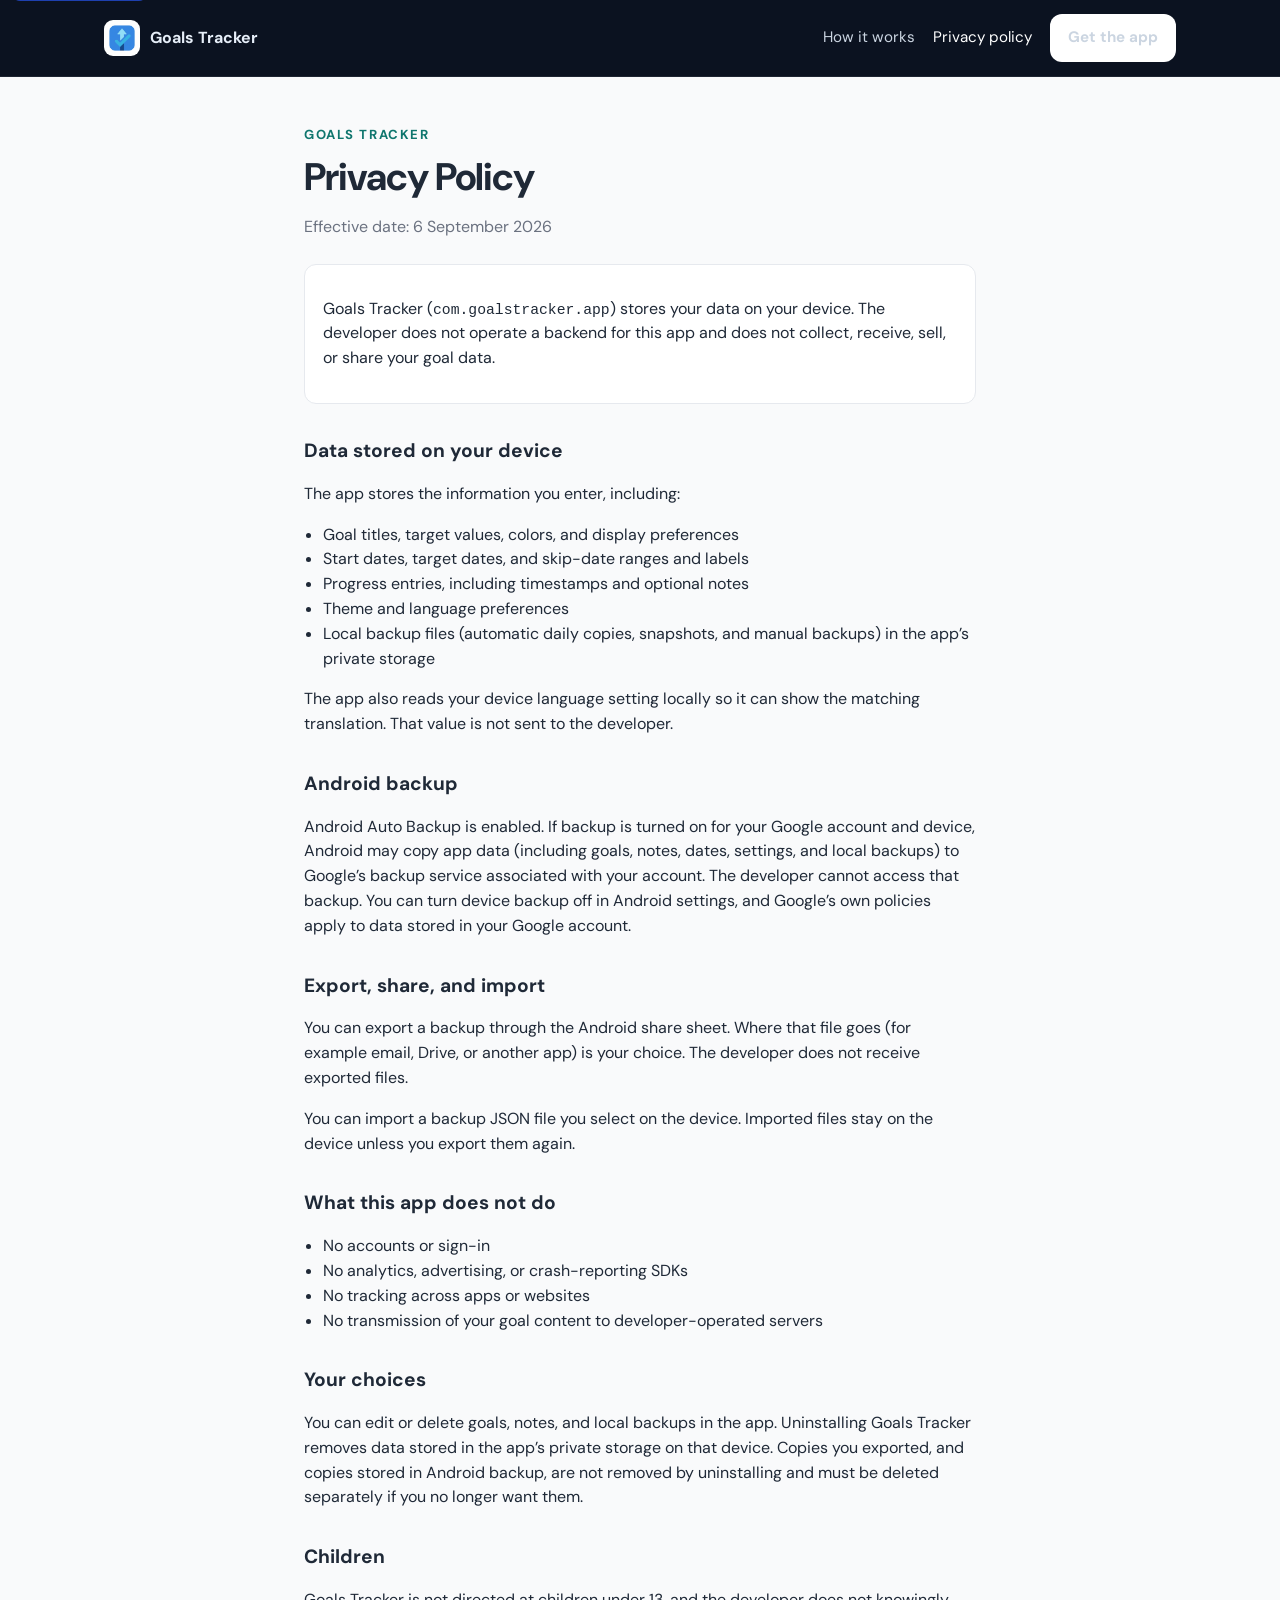
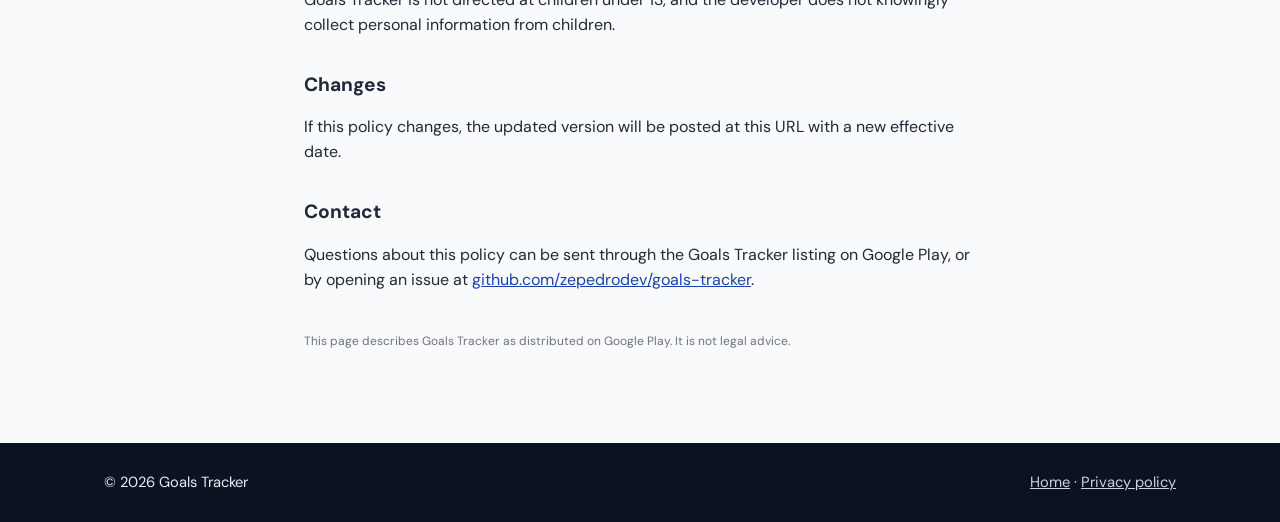
==== privacy/index.html @ f4b09078 "Add public landing page and privacy policy for GitHub Pages. Co-authored-by: Cursor <cursoragent@cur" ====
<!DOCTYPE html>
<html lang="en">
  <head>
    <meta charset="utf-8" />
    <meta name="viewport" content="width=device-width, initial-scale=1" />
    <title>Privacy Policy — Goals Tracker</title>
    <meta
      name="description"
      content="Privacy policy for Goals Tracker. Goal data stays on your device. The developer does not operate a backend for this app."
    />
    <link rel="canonical" href="https://zepedrodev.github.io/goals-tracker/privacy/" />
    <link rel="icon" href="../assets/favicon.svg" type="image/svg+xml" />
    <link rel="apple-touch-icon" href="../assets/icon.png" />
    <link rel="preconnect" href="https://fonts.googleapis.com" />
    <link rel="preconnect" href="https://fonts.gstatic.com" crossorigin />
    <link
      href="https://fonts.googleapis.com/css2?family=DM+Sans:ital,opsz,wght@0,9..40,400;0,9..40,500;0,9..40,700;1,9..40,400&display=swap"
      rel="stylesheet"
    />
    <link rel="stylesheet" href="../assets/styles.css" />
  </head>
  <body>
    <a class="skip-link" href="#main">Skip to content</a>

    <header class="site-header">
      <nav class="nav" aria-label="Primary">
        <a class="brand" href="../">
          <img src="../assets/icon.png" width="36" height="36" alt="" />
          Goals Tracker
        </a>
        <div class="nav-links">
          <a href="../#how">How it works</a>
          <a href="./" aria-current="page">Privacy policy</a>
          <a class="button button-primary" href="https://play.google.com/store/apps/details?id=com.goalstracker.app">Get the app</a>
        </div>
      </nav>
    </header>

    <main id="main" class="legal wrap">
      <p class="kicker" style="color:#0f766e">Goals Tracker</p>
      <h1>Privacy Policy</h1>
      <p class="meta">Effective date: 6 September 2026</p>

      <div class="card">
        <p>
          Goals Tracker (<code>com.goalstracker.app</code>) stores your data on
          your device. The developer does not operate a backend for this app and
          does not collect, receive, sell, or share your goal data.
        </p>
      </div>

      <h2>Data stored on your device</h2>
      <p>The app stores the information you enter, including:</p>
      <ul>
        <li>Goal titles, target values, colors, and display preferences</li>
        <li>Start dates, target dates, and skip-date ranges and labels</li>
        <li>Progress entries, including timestamps and optional notes</li>
        <li>Theme and language preferences</li>
        <li>
          Local backup files (automatic daily copies, snapshots, and manual
          backups) in the app’s private storage
        </li>
      </ul>
      <p>
        The app also reads your device language setting locally so it can show
        the matching translation. That value is not sent to the developer.
      </p>

      <h2>Android backup</h2>
      <p>
        Android Auto Backup is enabled. If backup is turned on for your Google
        account and device, Android may copy app data (including goals, notes,
        dates, settings, and local backups) to Google’s backup service
        associated with your account. The developer cannot access that backup.
        You can turn device backup off in Android settings, and Google’s own
        policies apply to data stored in your Google account.
      </p>

      <h2>Export, share, and import</h2>
      <p>
        You can export a backup through the Android share sheet. Where that file
        goes (for example email, Drive, or another app) is your choice. The
        developer does not receive exported files.
      </p>
      <p>
        You can import a backup JSON file you select on the device. Imported
        files stay on the device unless you export them again.
      </p>

      <h2>What this app does not do</h2>
      <ul>
        <li>No accounts or sign-in</li>
        <li>No analytics, advertising, or crash-reporting SDKs</li>
        <li>No tracking across apps or websites</li>
        <li>No transmission of your goal content to developer-operated servers</li>
      </ul>

      <h2>Your choices</h2>
      <p>
        You can edit or delete goals, notes, and local backups in the app.
        Uninstalling Goals Tracker removes data stored in the app’s private
        storage on that device. Copies you exported, and copies stored in
        Android backup, are not removed by uninstalling and must be deleted
        separately if you no longer want them.
      </p>

      <h2>Children</h2>
      <p>
        Goals Tracker is not directed at children under 13, and the developer
        does not knowingly collect personal information from children.
      </p>

      <h2>Changes</h2>
      <p>
        If this policy changes, the updated version will be posted at this URL
        with a new effective date.
      </p>

      <h2>Contact</h2>
      <p>
        Questions about this policy can be sent through the Goals Tracker
        listing on Google Play, or by opening an issue at
        <a href="https://github.com/zepedrodev/goals-tracker">github.com/zepedrodev/goals-tracker</a>.
      </p>

      <p class="muted" style="margin-top:2.5rem">
        This page describes Goals Tracker as distributed on Google Play. It is
        not legal advice.
      </p>
    </main>

    <footer class="site-footer">
      <div class="wrap footer-row">
        <span>© 2026 Goals Tracker</span>
        <span>
          <a href="../">Home</a>
          ·
          <a href="./">Privacy policy</a>
        </span>
      </div>
    </footer>
  </body>
</html>
---- assets/styles.css ----
:root {
  --bg: #f9fafb;
  --surface: #ffffff;
  --text: #1f2937;
  --muted: #6b7280;
  --faint: #9ca3af;
  --border: #e6e9ee;
  --primary: #1e40af;
  --primary-hover: #1d4ed8;
  --secondary: #14b8a6;
  --success: #10b981;
  --warning: #f97316;
  --info: #2563eb;
  --hero: #0b1220;
  --hero-text: #e6eef8;
  --radius: 16px;
  --shadow: 0 18px 50px rgba(15, 23, 42, 0.14);
  --max: 1120px;
}

* {
  box-sizing: border-box;
}

html {
  scroll-behavior: smooth;
}

body {
  margin: 0;
  color: var(--text);
  background: var(--bg);
  font-family: "DM Sans", system-ui, -apple-system, "Segoe UI", sans-serif;
  line-height: 1.55;
}

img {
  max-width: 100%;
  display: block;
}

a {
  color: var(--primary);
}

.skip-link {
  position: absolute;
  left: 12px;
  top: -40px;
  z-index: 20;
  padding: 8px 12px;
  background: var(--primary);
  color: #fff;
  border-radius: 8px;
}

.skip-link:focus {
  top: 12px;
}

.site-header,
.site-footer {
  background: var(--hero);
  color: var(--hero-text);
}

.site-header {
  position: sticky;
  top: 0;
  z-index: 10;
  border-bottom: 1px solid rgba(255, 255, 255, 0.08);
}

.nav {
  display: flex;
  align-items: center;
  justify-content: space-between;
  flex-wrap: wrap;
  gap: 16px;
  max-width: var(--max);
  margin: 0 auto;
  padding: 14px 24px;
}

.brand {
  display: flex;
  align-items: center;
  gap: 10px;
  color: inherit;
  text-decoration: none;
  font-weight: 700;
}

.brand img {
  width: 36px;
  height: 36px;
  border-radius: 9px;
}

.nav-links {
  display: flex;
  align-items: center;
  gap: 8px 18px;
}

.nav-links a {
  color: #cbd5e1;
  text-decoration: none;
  font-size: 0.95rem;
}

.nav-links a:hover,
.nav-links a[aria-current="page"] {
  color: #fff;
}

.wrap {
  max-width: var(--max);
  margin: 0 auto;
  padding: 0 24px;
}

.hero {
  background:
    radial-gradient(circle at 80% 20%, rgba(79, 70, 229, 0.28), transparent 32%),
    radial-gradient(circle at 10% 80%, rgba(20, 184, 166, 0.16), transparent 28%),
    var(--hero);
  color: var(--hero-text);
  overflow: hidden;
}

.hero-grid {
  display: grid;
  grid-template-columns: minmax(0, 1fr) minmax(280px, 460px);
  gap: 48px;
  align-items: center;
  padding: 72px 0 56px;
}

.kicker {
  margin: 0 0 12px;
  color: #99f6e4;
  font-size: 0.82rem;
  font-weight: 700;
  letter-spacing: 0.12em;
  text-transform: uppercase;
}

h1 {
  margin: 0 0 16px;
  font-size: clamp(2.2rem, 4vw, 3.4rem);
  line-height: 1.08;
  letter-spacing: -0.03em;
}

.lede {
  margin: 0 0 28px;
  max-width: 38rem;
  color: #cbd5e1;
  font-size: 1.15rem;
}

.cta-row {
  display: flex;
  flex-wrap: wrap;
  gap: 12px;
  margin-bottom: 18px;
}

.button {
  display: inline-flex;
  align-items: center;
  justify-content: center;
  gap: 8px;
  min-height: 48px;
  padding: 0 18px;
  border-radius: 12px;
  text-decoration: none;
  font-weight: 700;
}

.button-primary {
  background: #fff;
  color: var(--primary);
}

.button-primary:hover {
  background: #eff6ff;
}

.button-ghost {
  border: 1px solid rgba(255, 255, 255, 0.2);
  color: #fff;
}

.button-ghost:hover {
  background: rgba(255, 255, 255, 0.06);
}

.fine-print {
  margin: 0;
  color: #94a3b8;
  font-size: 0.92rem;
}

.phones {
  position: relative;
  min-height: 540px;
}

.phone {
  width: 260px;
  background: #111827;
  border: 8px solid #0f172a;
  border-radius: 36px;
  box-shadow: var(--shadow);
  overflow: hidden;
}

.phone-screen {
  background: var(--bg);
  color: var(--text);
  min-height: 500px;
  padding: 18px 12px 16px;
}

.phone-home {
  position: relative;
  z-index: 2;
}

.phone-detail {
  position: absolute;
  right: 0;
  top: 48px;
  transform: rotate(6deg);
  z-index: 1;
}

.status-bar {
  display: flex;
  justify-content: space-between;
  color: var(--muted);
  font-size: 0.7rem;
  font-weight: 700;
  margin-bottom: 12px;
}

.app-header {
  display: flex;
  justify-content: space-between;
  align-items: center;
  margin-bottom: 14px;
}

.app-header h2 {
  margin: 0;
  font-size: 1.35rem;
}

.icon-btn,
.add-btn {
  width: 32px;
  height: 32px;
  border-radius: 16px;
  display: grid;
  place-items: center;
  font-weight: 700;
}

.icon-btn {
  background: var(--surface);
  border: 1px solid var(--border);
  color: var(--text);
}

.add-btn {
  background: var(--primary);
  color: #fff;
}

.header-actions {
  display: flex;
  gap: 6px;
}

.cal-label {
  display: flex;
  justify-content: space-between;
  color: var(--muted);
  font-size: 0.75rem;
  font-weight: 700;
  margin-bottom: 6px;
}

.calendar {
  display: grid;
  grid-template-columns: repeat(7, 1fr);
  gap: 3px;
  margin-bottom: 14px;
}

.calendar span {
  aspect-ratio: 1;
  border-radius: 6px;
  background: var(--border);
  font-size: 0.58rem;
  display: grid;
  place-items: center;
  color: var(--muted);
}

.calendar .done {
  background: var(--secondary);
  color: #fff;
}

.calendar .done-blue {
  background: var(--info);
  color: #fff;
}

.calendar .muted {
  opacity: 0.35;
}

.goal-card {
  background: var(--surface);
  border: 1.5px solid var(--border);
  border-radius: 14px;
  padding: 10px;
  margin-bottom: 8px;
}

.goal-card.teal {
  background: rgba(20, 184, 166, 0.08);
  border-color: var(--secondary);
}

.goal-card.blue {
  background: rgba(37, 99, 235, 0.08);
  border-color: var(--info);
}

.goal-card.orange {
  background: rgba(249, 115, 22, 0.08);
  border-color: var(--warning);
}

.goal-top {
  display: flex;
  justify-content: space-between;
  gap: 8px;
  font-size: 0.86rem;
  font-weight: 700;
}

.goal-meta {
  color: var(--muted);
  font-size: 0.7rem;
  font-weight: 500;
}

.bar {
  height: 7px;
  background: var(--border);
  border-radius: 4px;
  margin: 8px 0;
  overflow: hidden;
  position: relative;
}

.bar > i {
  display: block;
  height: 100%;
  border-radius: 4px;
}

.goal-foot {
  display: flex;
  justify-content: space-between;
  font-size: 0.68rem;
  color: var(--muted);
}

.status-great { color: var(--success); font-weight: 700; }
.status-track { color: var(--secondary); font-weight: 700; }
.status-behind { color: var(--warning); font-weight: 700; }

.detail-title {
  display: flex;
  justify-content: space-between;
  align-items: center;
}

.detail-title h2 {
  margin: 0;
  font-size: 1.15rem;
}

.muted {
  color: var(--muted);
  font-size: 0.75rem;
}

.log-btn {
  width: 100%;
  margin: 12px 0;
  padding: 10px;
  border: 0;
  border-radius: 10px;
  background: var(--primary);
  color: #fff;
  font-weight: 700;
}

.history {
  background: var(--surface);
  border: 1px solid var(--border);
  border-radius: 12px;
  padding: 10px;
}

.history h3 {
  margin: 0 0 8px;
  font-size: 0.85rem;
}

.history p {
  margin: 0 0 8px;
  padding-bottom: 8px;
  border-bottom: 1px solid var(--border);
  font-size: 0.75rem;
}

.history p:last-child {
  margin: 0;
  padding: 0;
  border: 0;
}

.section {
  padding: 80px 0;
}

.section h2 {
  margin: 0 0 10px;
  font-size: 2rem;
  letter-spacing: -0.03em;
}

.section-intro {
  margin: 0 0 36px;
  max-width: 40rem;
  color: var(--muted);
}

.features {
  display: grid;
  grid-template-columns: repeat(3, 1fr);
  gap: 18px;
}

.feature {
  background: var(--surface);
  border: 1px solid var(--border);
  border-radius: var(--radius);
  padding: 22px;
}

.feature h3 {
  margin: 0 0 8px;
  font-size: 1.05rem;
}

.feature p {
  margin: 0;
  color: var(--muted);
}

.feature-icon {
  width: 36px;
  height: 36px;
  margin-bottom: 12px;
  border-radius: 10px;
  display: grid;
  place-items: center;
  background: #eff6ff;
  color: var(--primary);
  font-weight: 800;
}

.steps {
  display: grid;
  grid-template-columns: repeat(3, 1fr);
  gap: 22px;
}

.step-num {
  display: inline-grid;
  place-items: center;
  width: 32px;
  height: 32px;
  margin-bottom: 10px;
  border-radius: 999px;
  background: var(--primary);
  color: #fff;
  font-weight: 700;
}

.privacy-band {
  background: #ecfeff;
  border-top: 1px solid #a5f3fc;
  border-bottom: 1px solid #a5f3fc;
}

.privacy-grid {
  display: grid;
  grid-template-columns: minmax(0, 40rem);
}

.checks {
  margin: 0;
  padding: 0;
  list-style: none;
}

.checks li {
  position: relative;
  padding-left: 28px;
  margin: 0 0 10px;
}

.checks li::before {
  content: "";
  position: absolute;
  left: 0;
  top: 0.45em;
  width: 12px;
  height: 7px;
  border-left: 2.5px solid var(--secondary);
  border-bottom: 2.5px solid var(--secondary);
  transform: rotate(-45deg);
}

.shots {
  display: grid;
  grid-template-columns: repeat(3, 1fr);
  gap: 24px;
}

.shot {
  text-align: center;
}

.shot .phone {
  margin: 0 auto 14px;
}

.shot p {
  margin: 0;
  color: var(--muted);
  font-size: 0.95rem;
}

.site-footer {
  padding: 28px 0;
}

.footer-row {
  display: flex;
  justify-content: space-between;
  gap: 16px;
  flex-wrap: wrap;
  font-size: 0.92rem;
}

.site-footer a {
  color: #cbd5e1;
}

.legal {
  max-width: 42rem;
  padding: 48px 0 80px;
}

.legal h1 {
  font-size: 2.4rem;
}

.legal .meta {
  color: var(--muted);
  margin: 0 0 24px;
}

.legal .card {
  background: var(--surface);
  border: 1px solid var(--border);
  border-radius: 12px;
  padding: 16px 18px;
}

.legal h2 {
  margin: 2rem 0 0.7rem;
  font-size: 1.2rem;
}

.legal ul {
  padding-left: 1.2rem;
}

code {
  font-family: ui-monospace, SFMono-Regular, Consolas, monospace;
  font-size: 0.92em;
}

@media (max-width: 900px) {
  .hero-grid,
  .features,
  .steps,
  .privacy-grid,
  .shots {
    grid-template-columns: 1fr;
  }

  .phones {
    min-height: 0;
    display: flex;
    justify-content: center;
    padding-bottom: 24px;
  }

  .phone-detail {
    display: none;
  }

  .section {
    padding: 56px 0;
  }
}

@media (max-width: 560px) {
  h1 {
    font-size: 2rem;
  }

  .nav-links a {
    font-size: 0.85rem;
  }
}

@media (prefers-reduced-motion: reduce) {
  html {
    scroll-behavior: auto;
  }
}
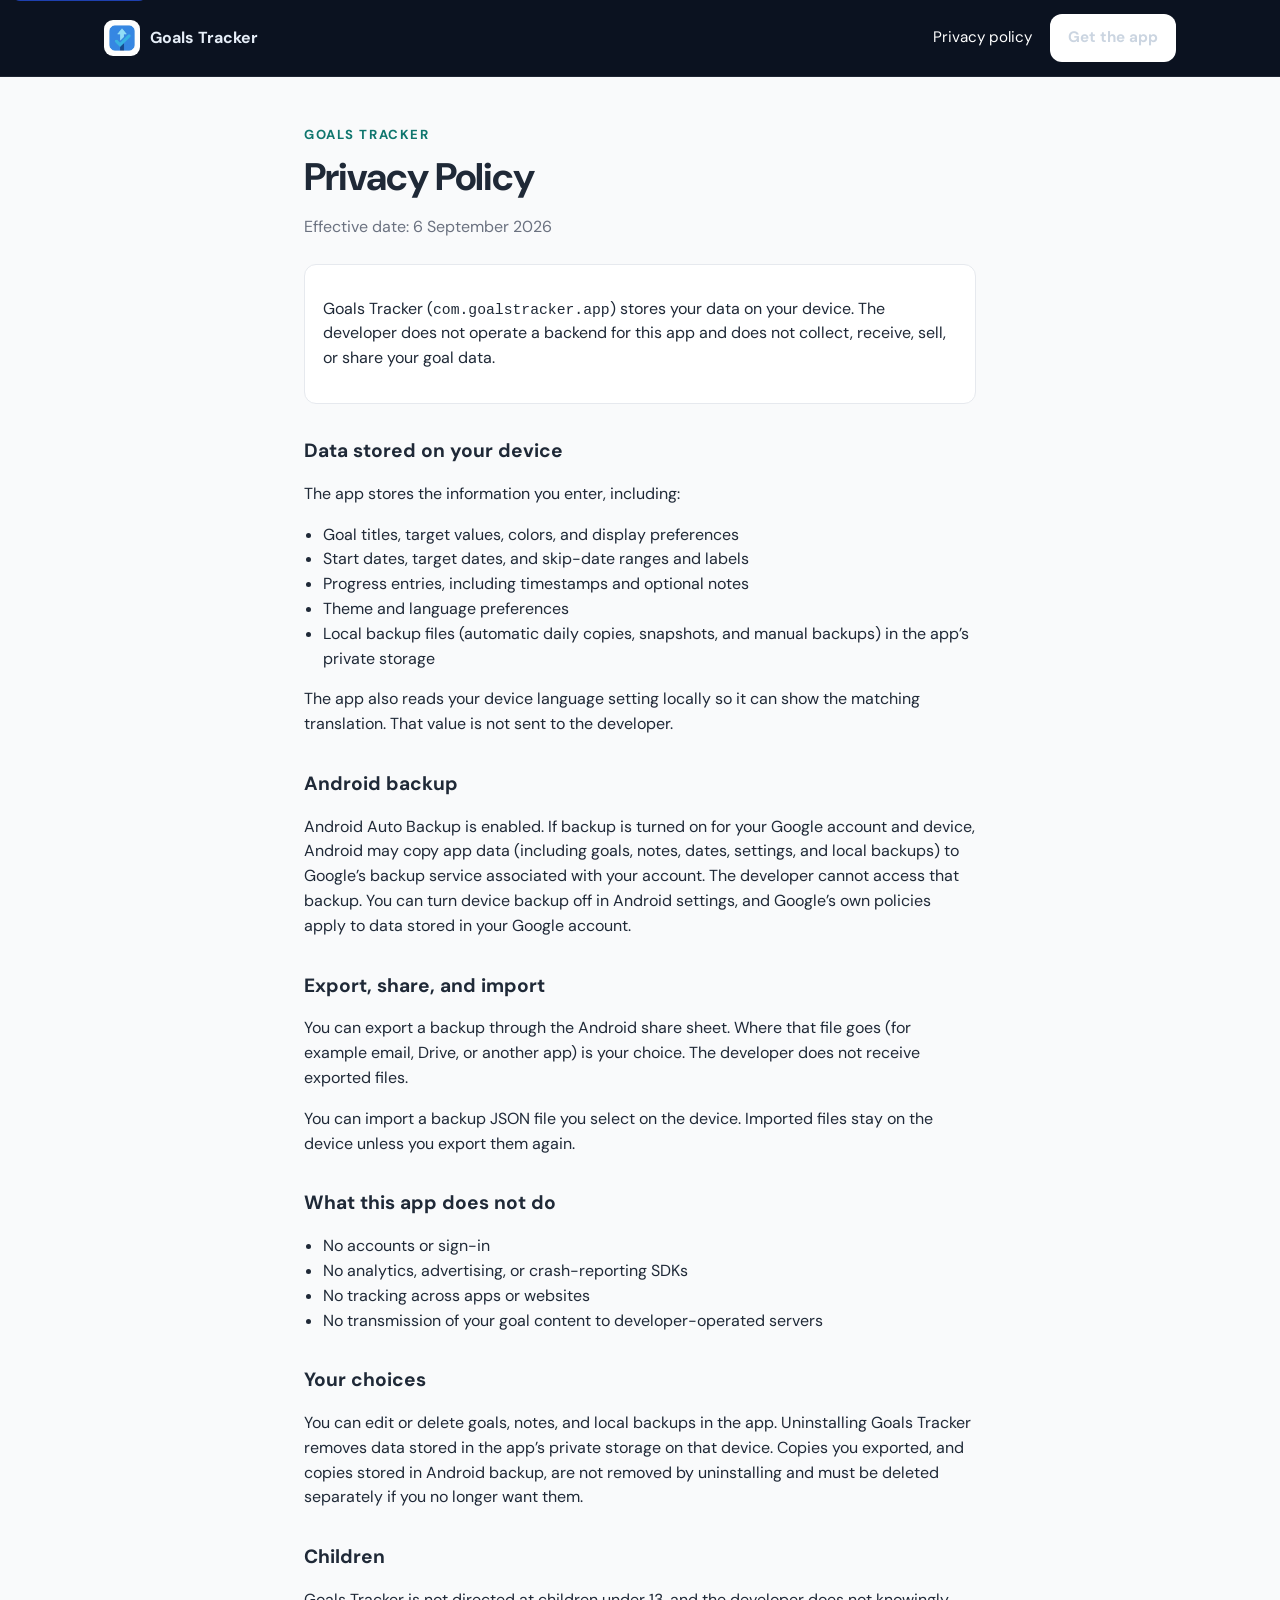
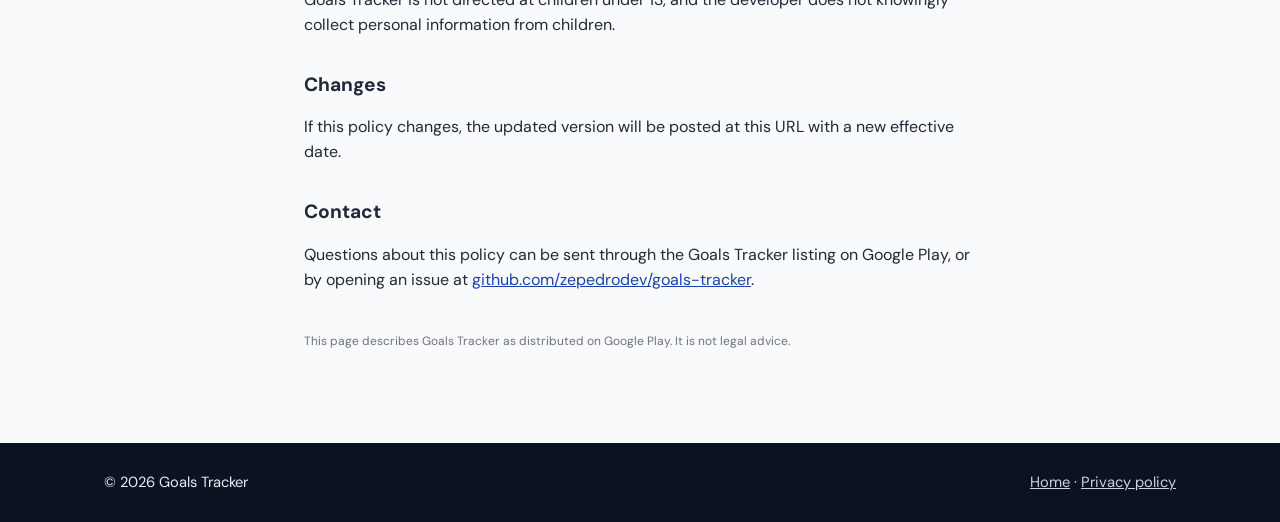
==== commit 79ef22a5: "Rewrite the landing page around long-term consistency, not streaks. Co-authored-by: Cursor <cursorag" ====
--- a/privacy/index.html
+++ b/privacy/index.html
@@ -29,7 +29,6 @@
           Goals Tracker
         </a>
         <div class="nav-links">
-          <a href="../#how">How it works</a>
           <a href="./" aria-current="page">Privacy policy</a>
           <a class="button button-primary" href="https://play.google.com/store/apps/details?id=com.goalstracker.app">Get the app</a>
         </div>
--- a/assets/styles.css
+++ b/assets/styles.css
@@ -459,6 +459,7 @@
   display: grid;
   grid-template-columns: repeat(3, 1fr);
   gap: 18px;
+  margin-top: 56px;
 }
 
 .feature {
@@ -476,6 +477,14 @@
 .feature p {
   margin: 0;
   color: var(--muted);
+}
+
+.feature p + p {
+  margin-top: 0.7em;
+}
+
+.feature .examples {
+  line-height: 1.85;
 }
 
 .feature-icon {
@@ -543,26 +552,6 @@
   transform: rotate(-45deg);
 }
 
-.shots {
-  display: grid;
-  grid-template-columns: repeat(3, 1fr);
-  gap: 24px;
-}
-
-.shot {
-  text-align: center;
-}
-
-.shot .phone {
-  margin: 0 auto 14px;
-}
-
-.shot p {
-  margin: 0;
-  color: var(--muted);
-  font-size: 0.95rem;
-}
-
 .site-footer {
   padding: 28px 0;
 }
@@ -618,8 +607,7 @@
   .hero-grid,
   .features,
   .steps,
-  .privacy-grid,
-  .shots {
+  .privacy-grid {
     grid-template-columns: 1fr;
   }
 
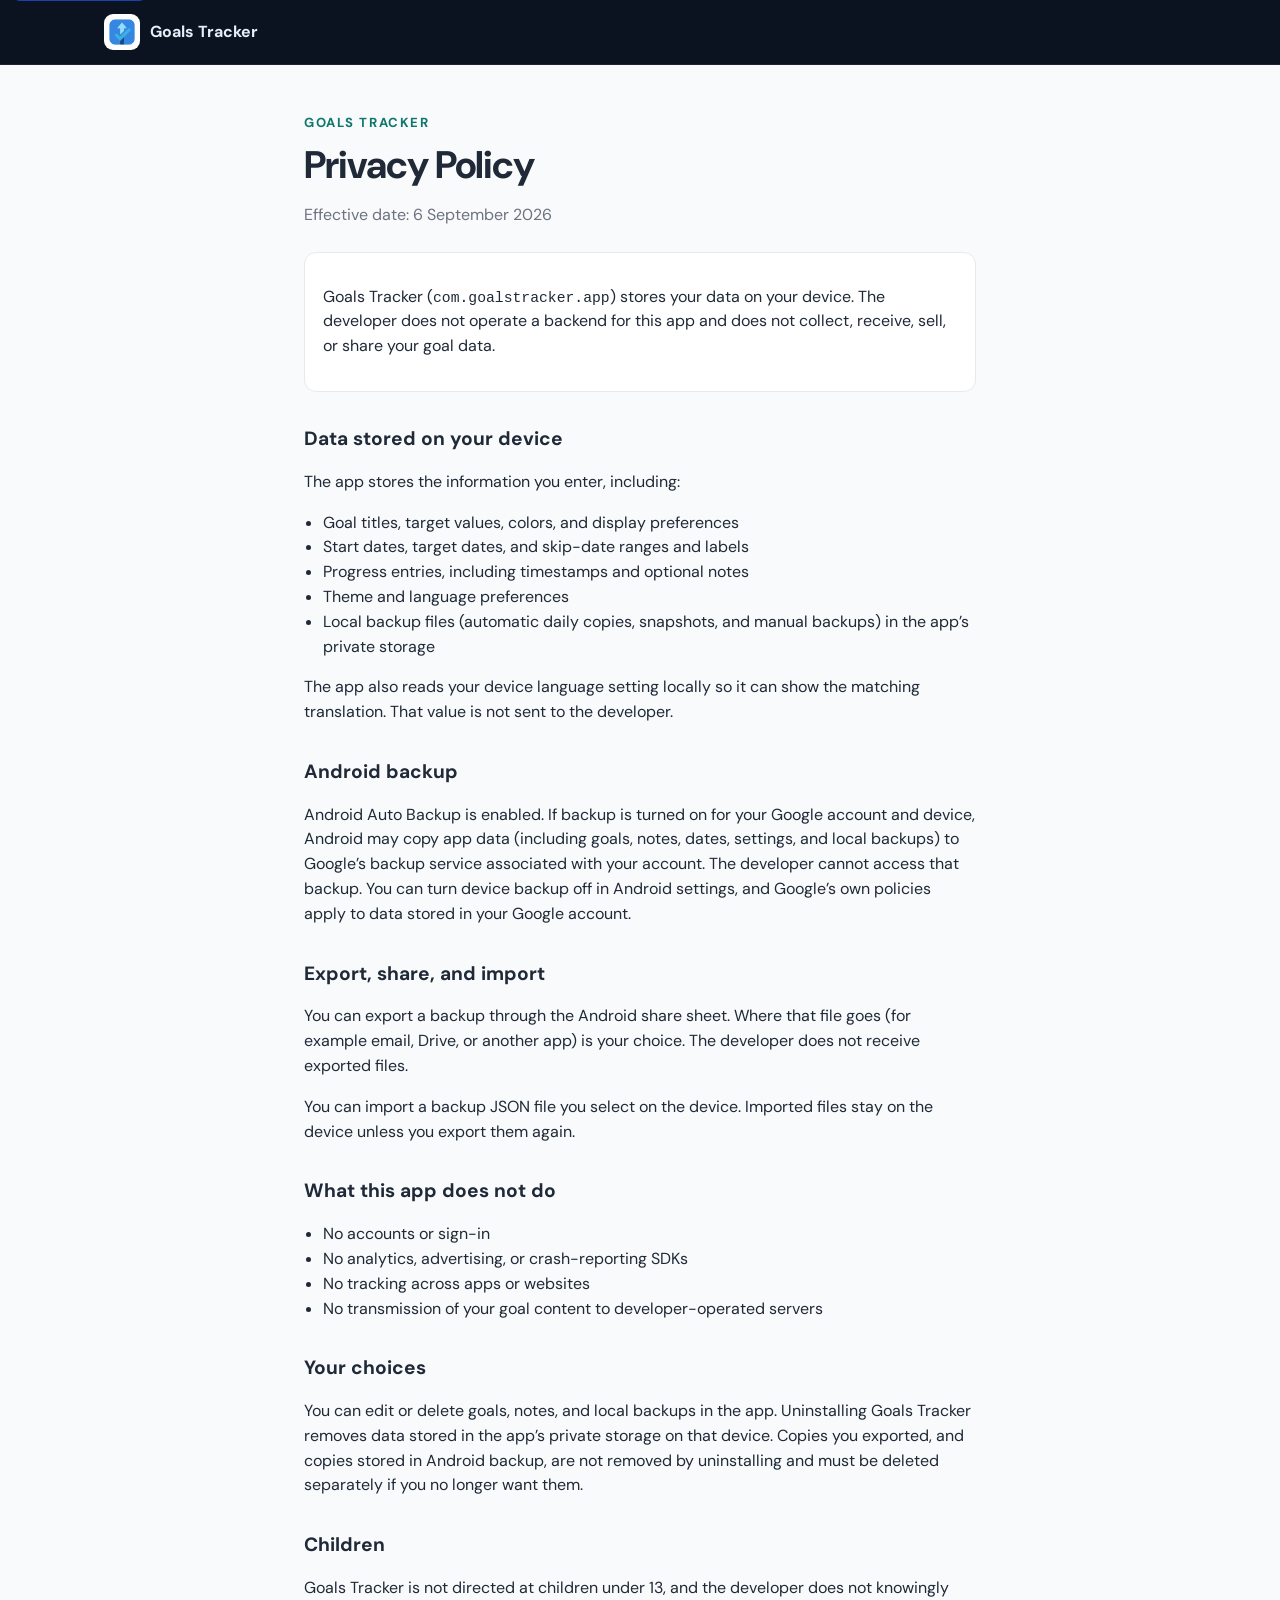
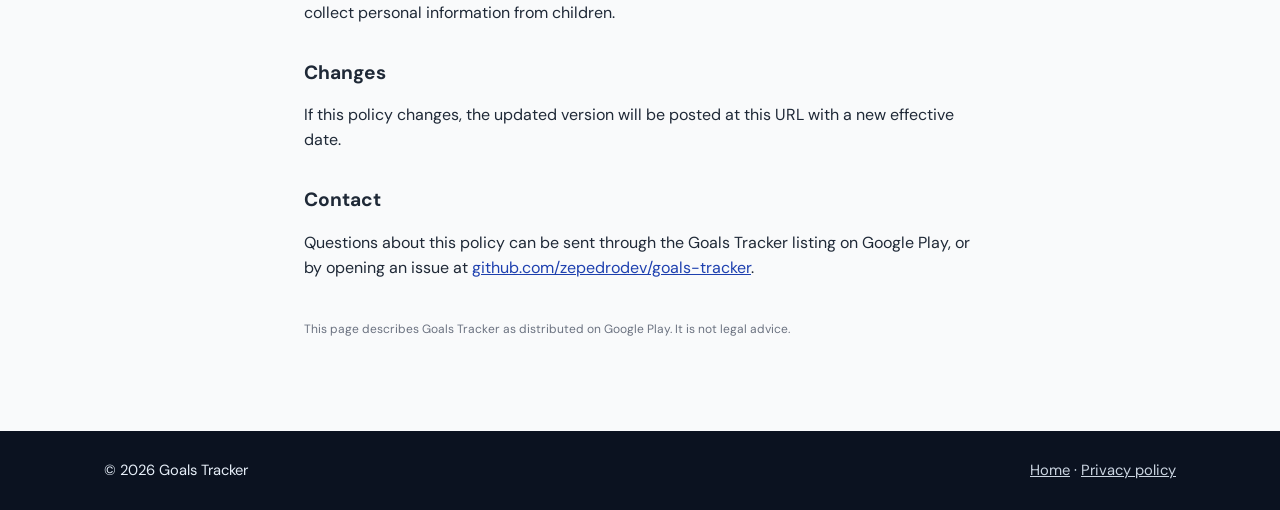
==== commit 0074c431: "Simplify the header and reframe how goals are set. Co-authored-by: Cursor <cursoragent@cursor.com>" ====
--- a/privacy/index.html
+++ b/privacy/index.html
@@ -28,10 +28,6 @@
           <img src="../assets/icon.png" width="36" height="36" alt="" />
           Goals Tracker
         </a>
-        <div class="nav-links">
-          <a href="./" aria-current="page">Privacy policy</a>
-          <a class="button button-primary" href="https://play.google.com/store/apps/details?id=com.goalstracker.app">Get the app</a>
-        </div>
       </nav>
     </header>
 
--- a/assets/styles.css
+++ b/assets/styles.css
@@ -483,10 +483,6 @@
   margin-top: 0.7em;
 }
 
-.feature .examples {
-  line-height: 1.85;
-}
-
 .feature-icon {
   width: 36px;
   height: 36px;
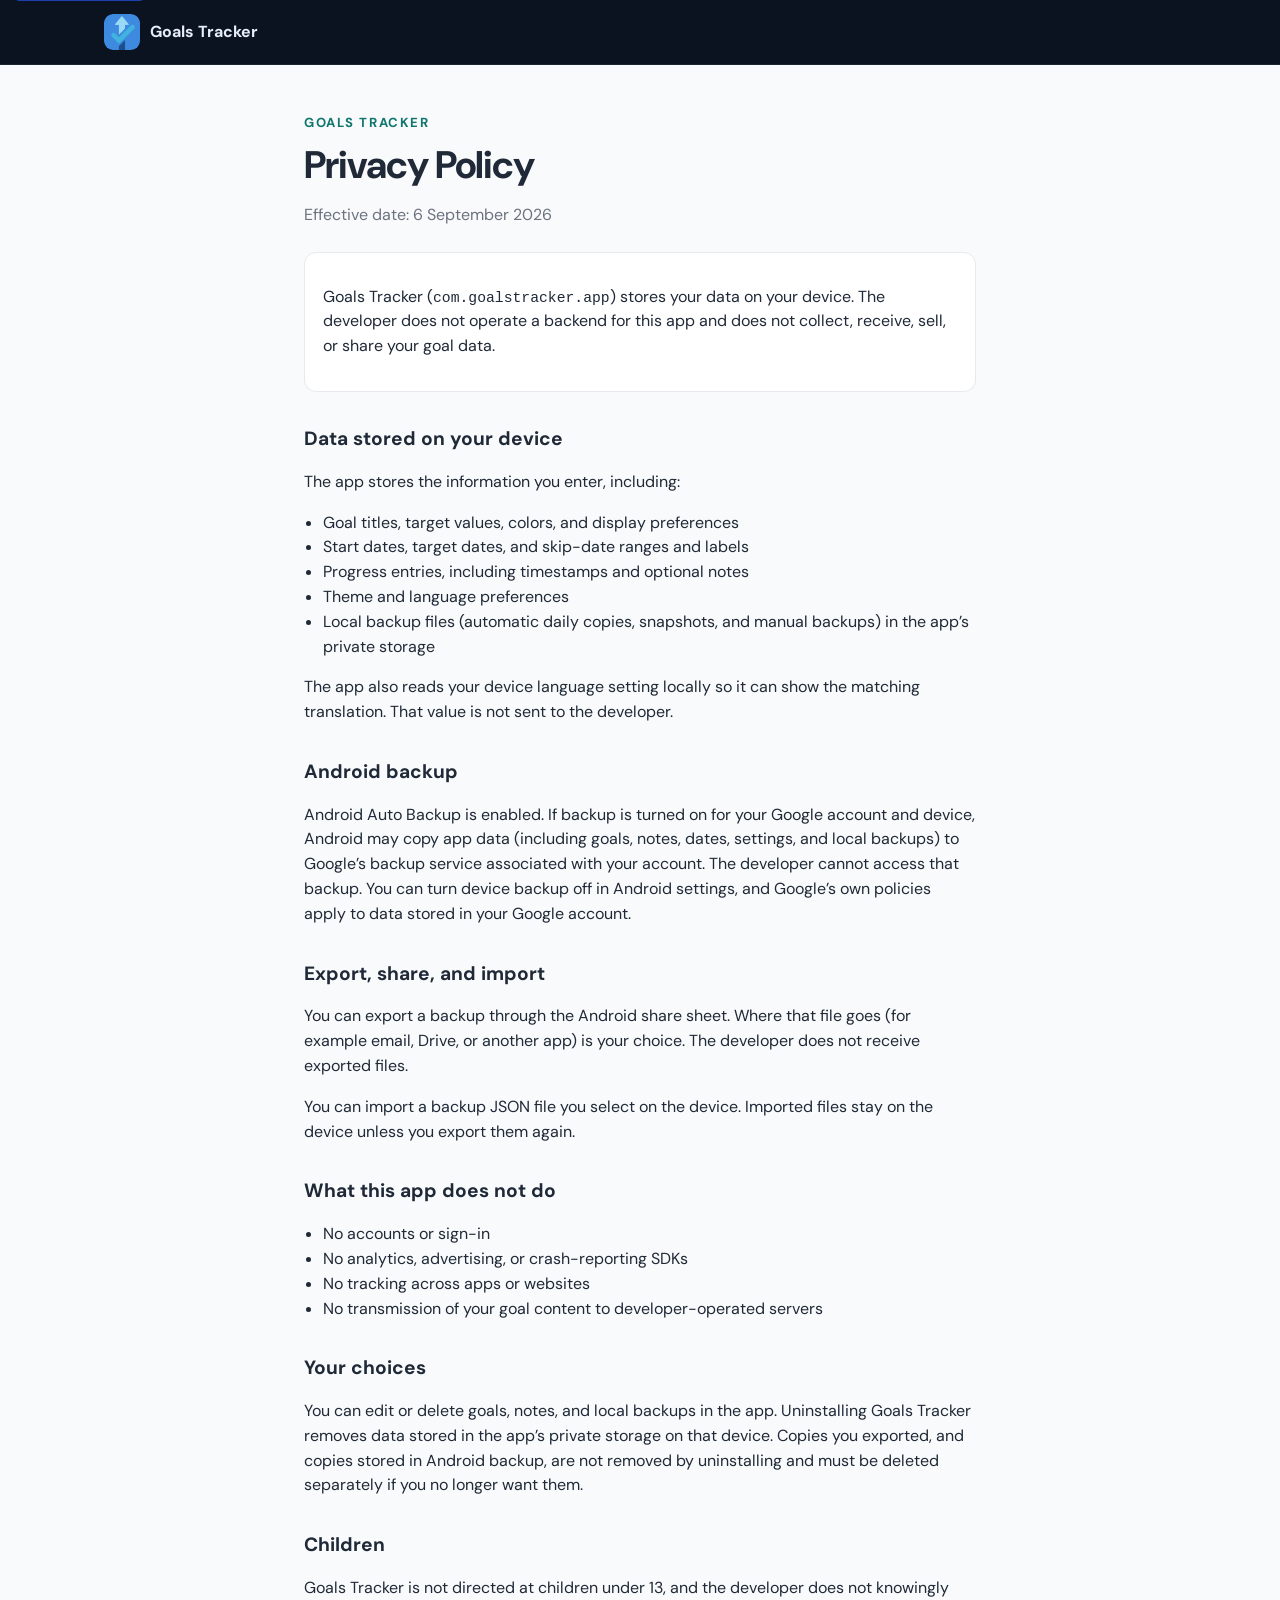
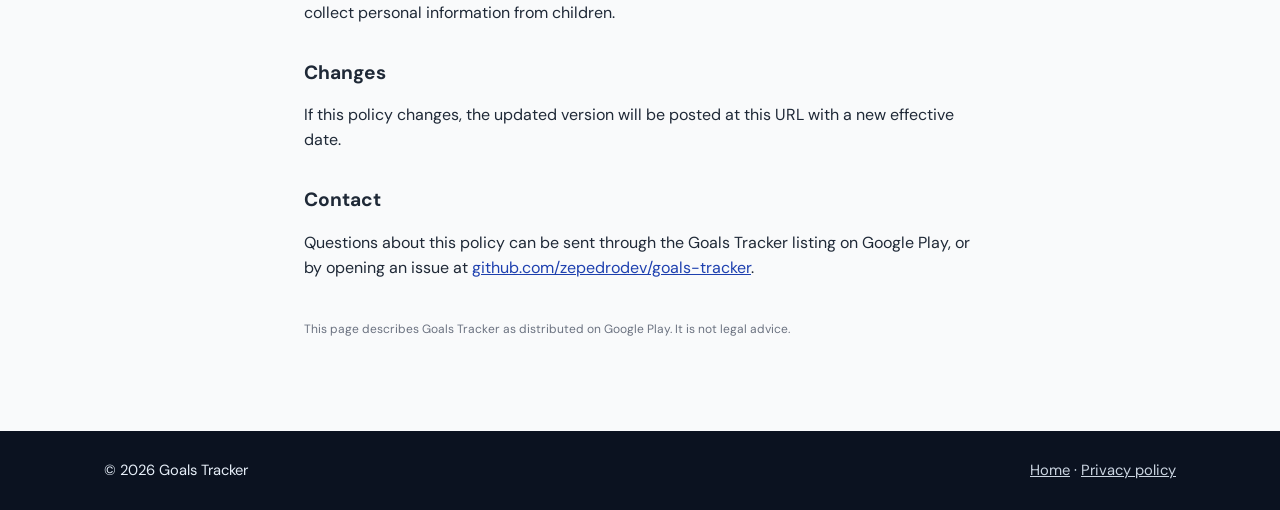
==== commit 98e0a95c: "Update the site icon to match the app. Co-authored-by: Cursor <cursoragent@cursor.com>" ====
--- a/privacy/index.html
+++ b/privacy/index.html
@@ -3,13 +3,13 @@
   <head>
     <meta charset="utf-8" />
     <meta name="viewport" content="width=device-width, initial-scale=1" />
-    <title>Privacy Policy — Goals Tracker</title>
+    <title>Privacy Policy · Goals Tracker</title>
     <meta
       name="description"
       content="Privacy policy for Goals Tracker. Goal data stays on your device. The developer does not operate a backend for this app."
     />
     <link rel="canonical" href="https://zepedrodev.github.io/goals-tracker/privacy/" />
-    <link rel="icon" href="../assets/favicon.svg" type="image/svg+xml" />
+    <link rel="icon" href="../assets/icon.png" type="image/png" />
     <link rel="apple-touch-icon" href="../assets/icon.png" />
     <link rel="preconnect" href="https://fonts.googleapis.com" />
     <link rel="preconnect" href="https://fonts.gstatic.com" crossorigin />
